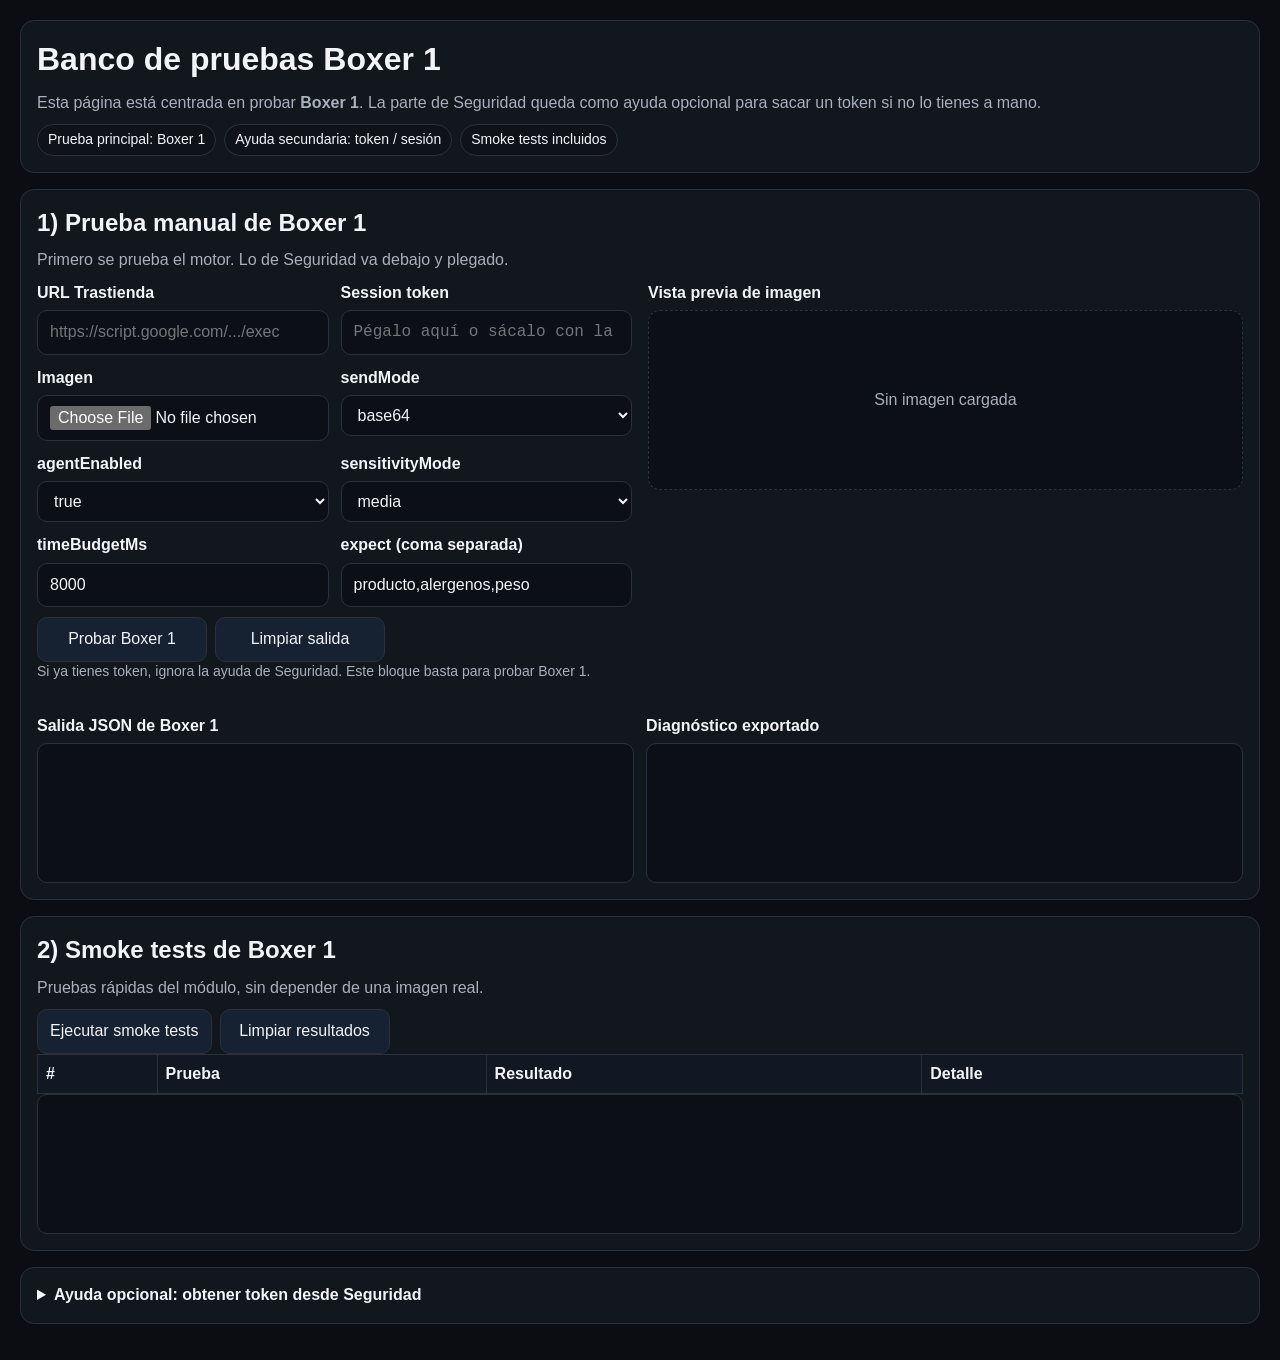
==== index.html @ c1f2e7d3 "Rename index.html.html to index.html" ====
<!doctype html>
<html lang="es">
<head>
  <meta charset="utf-8">
  <title>pruebas-boxer1</title>
  <meta http-equiv="refresh" content="0; url=./test_boxer1.html">
  <meta name="viewport" content="width=device-width, initial-scale=1">
  <script>location.replace('./test_boxer1.html');</script>
</head>
<body>
  <p>Redirigiendo a <a href="./test_boxer1.html">test_boxer1.html</a>...</p>
</body>
</html>
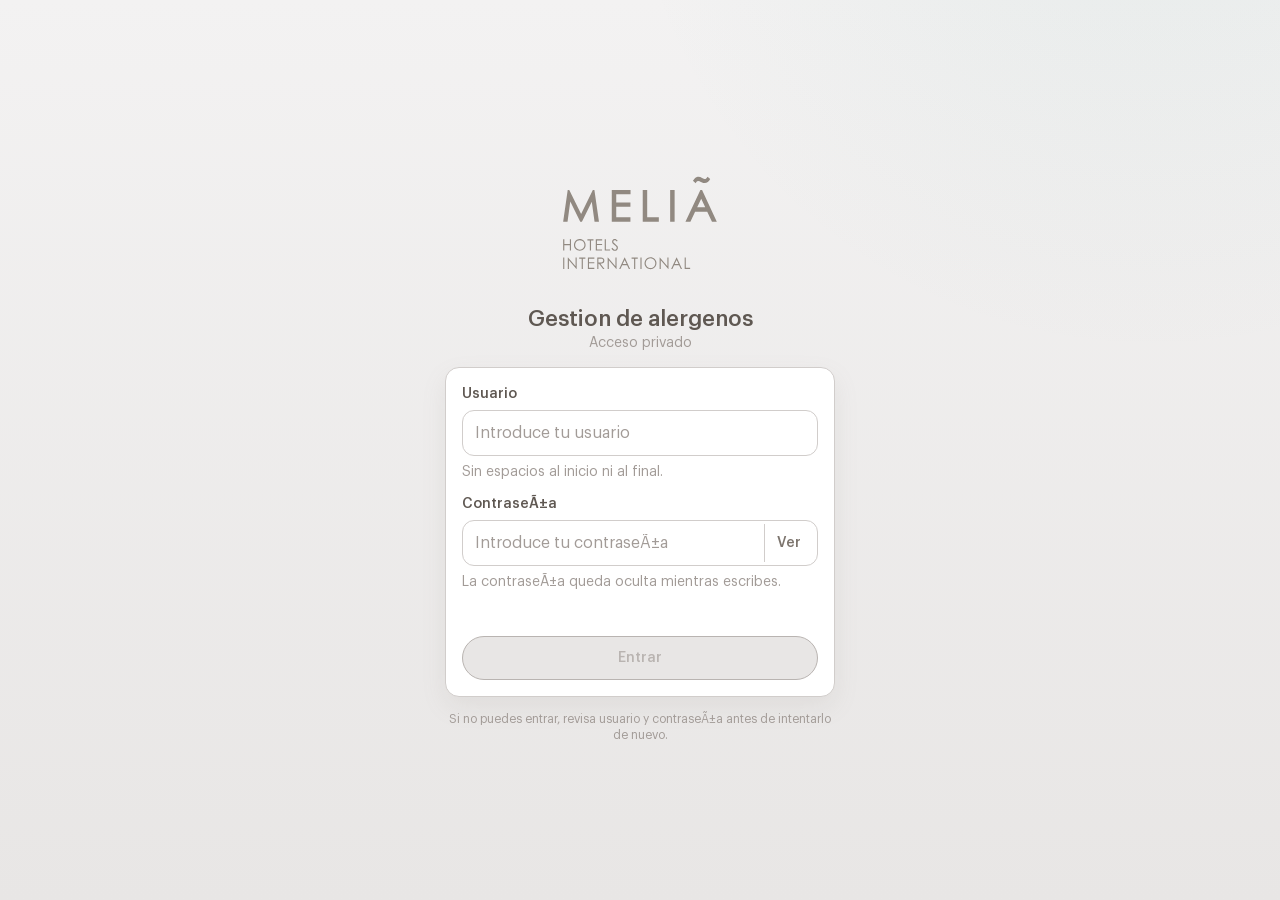
==== commit c471b066: "Replace old Boxer files with Alergenos V2 app" ====
--- a/index.html
+++ b/index.html
@@ -2,12 +2,14 @@
 <html lang="es">
 <head>
   <meta charset="utf-8">
-  <title>pruebas-boxer1</title>
-  <meta http-equiv="refresh" content="0; url=./test_boxer1.html">
   <meta name="viewport" content="width=device-width, initial-scale=1">
-  <script>location.replace('./test_boxer1.html');</script>
+  <title>Alergenos - Ensamblaje final</title>
+  <meta http-equiv="refresh" content="0; url=frontend/pantallas/acceso.html">
 </head>
 <body>
-  <p>Redirigiendo a <a href="./test_boxer1.html">test_boxer1.html</a>...</p>
+  <p>Abriendo Alergenos...</p>
+  <script>
+    window.location.replace("frontend/pantallas/acceso.html");
+  </script>
 </body>
 </html>
